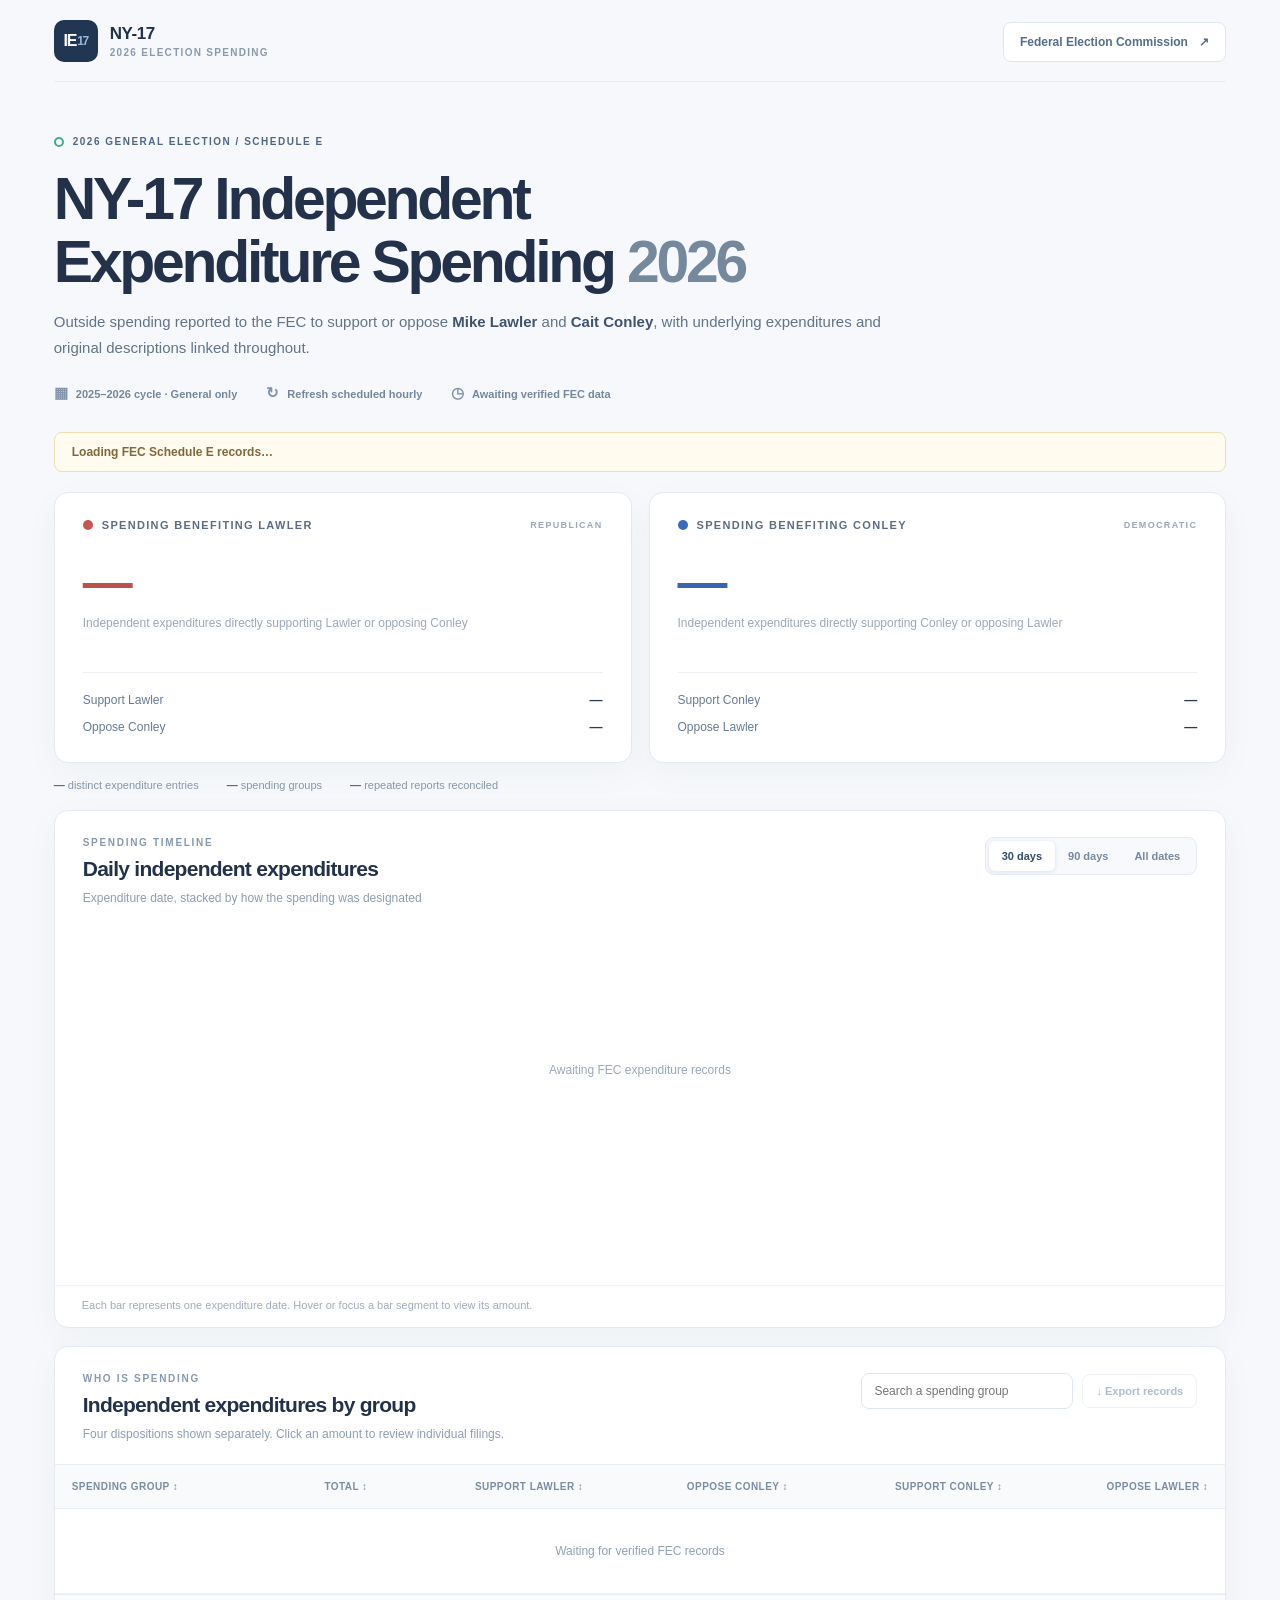
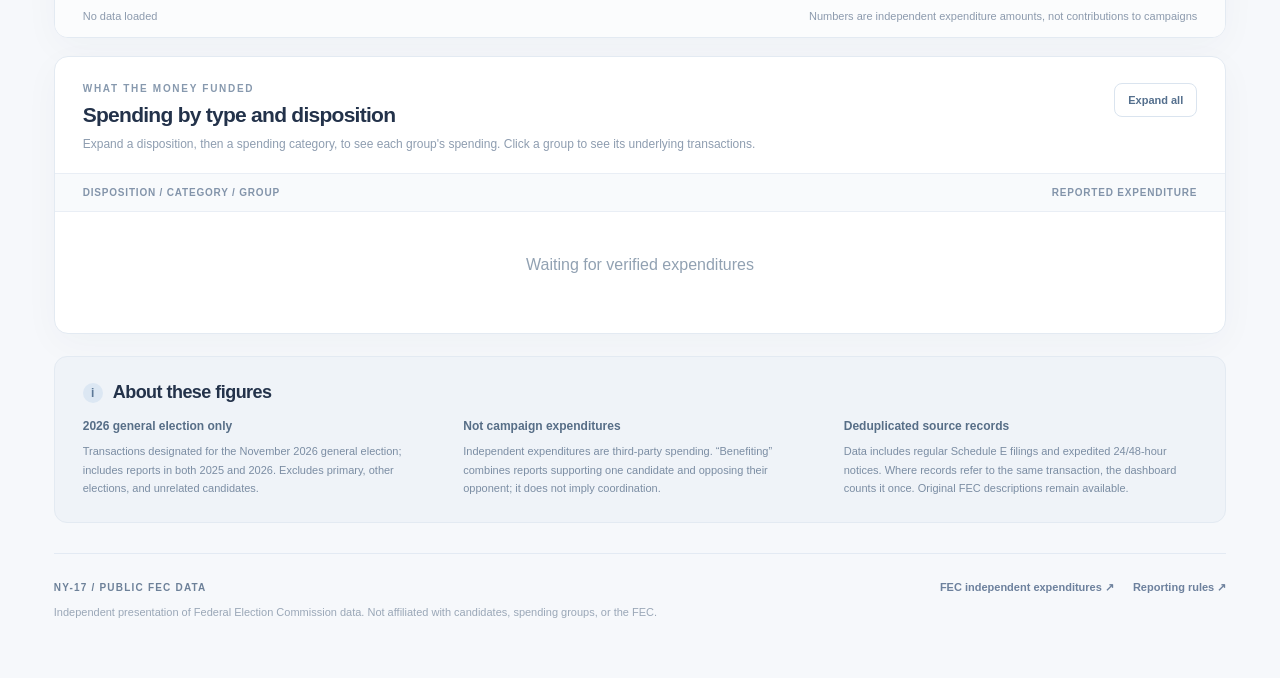
==== index.html @ dfc74398 "Build NY-17 IE dashboard layout, cards, daily chart, group table and hierarchical pivot" ====
<!doctype html>
<html lang="en">
<head>
  <meta charset="utf-8">
  <meta name="viewport" content="width=device-width, initial-scale=1">
  <meta name="theme-color" content="#f5f7fb">
  <meta name="description" content="NY-17 independent expenditures for the 2026 general election, grouped by candidate, group, day, and type. Each expenditure linked to its FEC source.">
  <title>NY-17 • 2026 Independent Expenditure Reporting</title>
  <link rel="stylesheet" href="./assets/styles.css?v=20261021-iep1">
  <script defer src="./assets/app.js?v=20261021-iep1"></script>
</head>
<body>
  <div class="page">
    <header class="topbar">
      <div class="brand"><span class="brand-symbol">IE<span>17</span></span><div><strong>NY-17</strong><small>2026 Election Spending</small></div></div>
      <nav aria-label="Source and methodology"><a href="https://www.fec.gov/data/independent-expenditures/?data_type=processed&most_recent=true&candidate_office_state=NY&candidate_office_district=17" target="_blank" rel="noopener noreferrer">Federal Election Commission <span aria-hidden="true">↗</span></a></nav>
    </header>

    <main>
      <section class="hero">
        <div class="eyebrow"><span class="eyebrow-circle"></span> 2026 GENERAL ELECTION / SCHEDULE E</div>
        <h1>NY-17 Independent<br>Expenditure Spending <span>2026</span></h1>
        <p>Outside spending reported to the FEC to support or oppose <strong>Mike Lawler</strong> and <strong>Cait Conley</strong>, with underlying expenditures and original descriptions linked throughout.</p>
        <div class="hero-meta">
          <span> <span class="mini-icon">▦</span> 2025–2026 cycle · General only </span>
          <span> <span class="mini-icon">↻</span> Refresh scheduled hourly </span>
          <span id="last-updated"> <span class="mini-icon">◷</span> Awaiting verified FEC data </span>
        </div>
      </section>

      <div id="status" class="status pending" role="status" aria-live="polite">Loading FEC Schedule E records…</div>

      <section class="headline-metrics" aria-label="Independent spending benefiting candidates">
        <article class="metric lawler">
          <div class="metric-title"><span class="dot red"></span><span>SPENDING BENEFITING LAWLER</span><span class="pill">REPUBLICAN</span></div>
          <div class="big-number" id="lawler-total">—</div>
          <div class="metric-desc">Independent expenditures directly supporting Lawler or opposing Conley</div>
          <div class="metric-rows">
            <div><span>Support Lawler</span><strong id="lawler-support">—</strong></div>
            <div><span>Oppose Conley</span><strong id="conley-oppose">—</strong></div>
          </div>
        </article>
        <article class="metric conley">
          <div class="metric-title"><span class="dot blue"></span><span>SPENDING BENEFITING CONLEY</span><span class="pill">DEMOCRATIC</span></div>
          <div class="big-number" id="conley-total">—</div>
          <div class="metric-desc">Independent expenditures directly supporting Conley or opposing Lawler</div>
          <div class="metric-rows">
            <div><span>Support Conley</span><strong id="conley-support">—</strong></div>
            <div><span>Oppose Lawler</span><strong id="lawler-oppose">—</strong></div>
          </div>
        </article>
      </section>

      <section class="headline-foot" aria-label="Source details">
        <span><strong id="total-records">—</strong> distinct expenditure entries</span>
        <span><strong id="total-groups">—</strong> spending groups</span>
        <span><strong id="dedup-note">—</strong> repeated reports reconciled</span>
      </section>

      <section class="panel chart-section" aria-labelledby="daily-heading">
        <div class="panel-header">
          <div><div class="kicker">SPENDING TIMELINE</div><h2 id="daily-heading">Daily independent expenditures</h2><p>Expenditure date, stacked by how the spending was designated</p></div>
          <div class="segmented" aria-label="Chart time range">
            <button type="button" class="active" data-window="30" aria-pressed="true">30 days</button>
            <button type="button" data-window="90" aria-pressed="false">90 days</button>
            <button type="button" data-window="all" aria-pressed="false">All dates</button>
          </div>
        </div>
        <div id="legend" class="legend" aria-label="Spending dispositions"></div>
        <div id="chart-scroller" class="chart-scroller"><div id="chart" class="chart-host" role="img" aria-label="Daily spending stacked bar chart"><div class="chart-pending">Awaiting FEC expenditure records</div></div></div>
        <p class="chart-note" id="chart-note">Each bar represents one expenditure date. Hover or focus a bar segment to view its amount.</p>
      </section>

      <section class="panel group-section" aria-labelledby="groups-heading">
        <div class="panel-header row-wrap">
          <div><div class="kicker">WHO IS SPENDING</div><h2 id="groups-heading">Independent expenditures by group</h2><p>Four dispositions shown separately. Click an amount to review individual filings.</p></div>
          <div class="table-actions"><label for="group-search" class="sr-only">Search spender</label><input id="group-search" placeholder="Search a spending group" type="search"><button type="button" id="csv-download" class="secondary-button" disabled>↓ Export records</button></div>
        </div>
        <div class="table-scroll">
          <table id="groups-table">
            <thead><tr>
              <th scope="col"><button data-sort="name">Spending group <span aria-hidden="true">↕</span></button></th>
              <th scope="col" class="num"><button data-sort="total">Total <span aria-hidden="true">↕</span></button></th>
              <th scope="col" class="num"><button data-sort="support_lawler">Support Lawler <span aria-hidden="true">↕</span></button></th>
              <th scope="col" class="num"><button data-sort="oppose_conley">Oppose Conley <span aria-hidden="true">↕</span></button></th>
              <th scope="col" class="num"><button data-sort="support_conley">Support Conley <span aria-hidden="true">↕</span></button></th>
              <th scope="col" class="num"><button data-sort="oppose_lawler">Oppose Lawler <span aria-hidden="true">↕</span></button></th>
            </tr></thead>
            <tbody id="group-rows"><tr><td colspan="6" class="table-placeholder">Waiting for verified FEC records</td></tr></tbody>
            <tfoot id="group-footer"></tfoot>
          </table>
        </div>
        <div class="table-bottom"><span id="group-count">No data loaded</span><span>Numbers are independent expenditure amounts, not contributions to campaigns</span></div>
      </section>

      <section class="panel pivot-section" aria-labelledby="pivot-heading">
        <div class="panel-header row-wrap">
          <div><div class="kicker">WHAT THE MONEY FUNDED</div><h2 id="pivot-heading">Spending by type and disposition</h2><p>Expand a disposition, then a spending category, to see each group's spending. Click a group to see its underlying transactions.</p></div>
          <div><button id="expand-all" class="secondary-button" type="button">Expand all</button></div>
        </div>
        <div class="pivot-headers"><span>Disposition / category / group</span><span>Reported expenditure</span></div>
        <div id="pivot" class="pivot"><div class="table-placeholder">Waiting for verified expenditures</div></div>
      </section>

      <section class="method">
        <div class="method-heading"><span class="method-icon">i</span><h2>About these figures</h2></div>
        <div class="method-grid">
          <article><h3>2026 general election only</h3><p>Transactions designated for the November 2026 general election; includes reports in both 2025 and 2026. Excludes primary, other elections, and unrelated candidates.</p></article>
          <article><h3>Not campaign expenditures</h3><p>Independent expenditures are third-party spending. “Benefiting” combines reports supporting one candidate and opposing their opponent; it does not imply coordination.</p></article>
          <article><h3>Deduplicated source records</h3><p>Data includes regular Schedule E filings and expedited 24/48-hour notices. Where records refer to the same transaction, the dashboard counts it once. Original FEC descriptions remain available.</p></article>
        </div>
      </section>
      <div class="warnings" id="warnings" hidden></div>
    </main>

    <footer class="footer"><div><strong>NY-17 / PUBLIC FEC DATA</strong><p>Independent presentation of Federal Election Commission data. Not affiliated with candidates, spending groups, or the FEC.</p></div><div><a href="https://www.fec.gov/data/independent-expenditures/" target="_blank" rel="noopener noreferrer">FEC independent expenditures ↗</a><a href="https://www.fec.gov/help-candidates-and-committees/making-independent-expenditures/reporting-independent-expenditures-form-3x/" target="_blank" rel="noopener noreferrer">Reporting rules ↗</a></div></footer>
  </div>
  <dialog id="detail-dialog" class="detail-dialog">
    <header><div class="kicker">SOURCE RECORDS</div><h2 id="detail-title"></h2><p id="detail-summary"></p><button type="button" id="detail-close" aria-label="Close details">×</button></header>
    <div class="detail-scroller"><table><thead><tr><th>Date</th><th>Spending group / payee</th><th>Description / type</th><th>Disposition</th><th class="num">Amount / FEC source</th></tr></thead><tbody id="detail-rows"></tbody></table></div>
    <div class="dialog-foot">Descriptions are from the original FEC itemization. Spend categories are standardized by this dashboard for browsing.</div>
  </dialog>
</body>
</html>
---- assets/styles.css ----
:root {--ink:#23324a;--muted:#7c8ca1;--sub:#566980;--bg:#f6f8fb;--paper:#fff;--border:#e3eaf2;--red:#c85553;--r2:#eba59a;--blue:#396bba;--b2:#8eb4ed;--shadow:0 10px 36px rgba(26,47,77,.035);font-family:Inter,-apple-system,BlinkMacSystemFont,"Segoe UI",Arial,sans-serif}
*{box-sizing:border-box}
html{scroll-behavior:smooth}
body{margin:0;background:var(--bg);color:var(--ink);-webkit-font-smoothing:antialiased}
button,input{font:inherit}
button{cursor:pointer}
a{color:inherit;text-decoration:none}
a:hover{text-decoration:underline}
button:focus-visible,a:focus-visible,input:focus-visible,summary:focus-visible{outline:3px solid #e4b768;outline-offset:3px}
.page{max-width:1470px;margin:0 auto;padding:0 4.2%}
.topbar{height:82px;border-bottom:1px solid #e7edf4;display:flex;justify-content:space-between;align-items:center;gap:16px}
.brand{display:flex;align-items:center;gap:12px}
.brand-symbol{background:#203653;color:white;border-radius:10px;width:44px;height:42px;display:flex;align-items:center;justify-content:center;gap:1px;font-size:16px;font-weight:850;letter-spacing:-.08em}
.brand-symbol span{color:#9cb6d9;font-size:12px}
.brand div{display:flex;flex-direction:column;gap:3px}
.brand strong{font-size:17px;letter-spacing:-.025em}
.brand small{font-size:10px;font-weight:700;color:#8b9aaa;letter-spacing:.13em;text-transform:uppercase}
.topbar nav a{border-radius:8px;background:white;border:1px solid #dfe7ef;padding:12px 16px;font-size:12px;font-weight:720;color:#556e89}
.topbar nav a span{padding-left:8px}
.hero{padding:54px 0 30px}
.eyebrow{display:flex;align-items:center;gap:9px;color:#506783;letter-spacing:.15em;font-weight:850;font-size:10px}
.eyebrow-circle{display:inline-block;border:2px solid #45ad8a;border-radius:50%;width:10px;height:10px}
h1{font-size:clamp(38px,4.6vw,63px);line-height:1.07;letter-spacing:-.055em;font-weight:860;margin:20px 0 16px;max-width:1010px}
h1 span{color:#76889b}
.hero p{margin:0;max-width:850px;color:#63738a;font-size:15px;line-height:1.75}
.hero p strong{color:#40536d}
.hero-meta{display:flex;gap:29px;flex-wrap:wrap;margin-top:23px;font-size:11px;font-weight:700;color:#75869d}
.mini-icon{font-size:15px;color:#8395ac;margin-right:5px}
.status{margin-bottom:20px;border-radius:8px;padding:12px 17px;font-size:12px;font-weight:700}
.status.pending{color:#82673c;border:1px solid #f0deb3;background:#fffbef}
.status.good{color:#4c745f;border:1px solid #d4e9d9;background:#f3fbf5}
.status.error{color:#a13d38;border:1px solid #ecc7c3;background:#fff6f5}
.headline-metrics{display:grid;grid-template-columns:repeat(2,minmax(0,1fr));gap:17px}
.metric{border:1px solid var(--border);border-radius:14px;box-shadow:var(--shadow);background:white;padding:26px 28px 22px;min-width:0}
.metric-title{display:flex;align-items:center;gap:9px;font-size:11px;color:#5c6d82;letter-spacing:.12em;font-weight:850}
.dot{width:10px;height:10px;display:inline-block;border-radius:50%;flex:none}
.red{background:var(--red)}
.blue{background:var(--blue)}
.pill{margin-left:auto;color:#9ca8b8;font-size:9px}
.big-number{font-size:clamp(34px,3.9vw,51px);font-weight:850;letter-spacing:-.06em;line-height:1.26;margin-top:20px;font-variant-numeric:tabular-nums}
.lawler .big-number{color:#bc514c}
.conley .big-number{color:#3766ae}
.metric-desc{color:#9da8b7;font-size:12px;line-height:1.6;min-height:36px}
.metric-rows{border-top:1px solid #edf1f5;padding-top:13px;margin-top:22px}
.metric-rows>div{display:flex;justify-content:space-between;align-items:center;gap:12px;color:#677b92;font-size:12px;padding:6px 0}
.metric-rows strong{color:#2c3b50;font-size:13px;font-variant-numeric:tabular-nums}
.headline-foot{margin:16px 0 19px;display:flex;gap:28px;flex-wrap:wrap;font-size:11px;color:#8896a7}
.headline-foot strong{color:#526782;font-variant-numeric:tabular-nums}
.panel{background:white;border:1px solid var(--border);border-radius:14px;box-shadow:var(--shadow);margin-top:18px;overflow:hidden}
.panel-header{padding:26px 28px 20px;display:flex;justify-content:space-between;align-items:start;gap:18px}
.panel-header h2{margin:0;font-size:21px;letter-spacing:-.035em}
.panel-header p{margin:8px 0 0;font-size:12px;color:#8e9db0;line-height:1.55}
.kicker{font-size:10px;color:#8799ae;letter-spacing:.17em;font-weight:860;margin-bottom:9px}
.row-wrap{flex-wrap:wrap}
.segmented{border:1px solid #e3eaf2;padding:3px;border-radius:9px;display:flex;flex:none;background:#f7f9fc}
.segmented button{border:0;border-radius:6px;background:transparent;padding:9px 13px;color:#78899f;font-size:11px;font-weight:750;white-space:nowrap}
.segmented button.active{background:#fff;color:#324b67;box-shadow:0 1px 4px #dae2ec}
.legend{display:flex;flex-wrap:wrap;gap:20px;margin:1px 28px 16px;font-size:11px;font-weight:700;color:#6f8096}
.legend-item{display:inline-flex;align-items:center;gap:8px}
.legend-dot{width:10px;height:10px;border-radius:2px;display:inline-block}
.chart-scroller{width:100%;overflow-x:auto;padding:0 21px 8px}
.chart-host{height:332px;min-width:100%;position:relative}
.chart-host svg{display:block;height:100%}
.axis-text{fill:#9aa9ba;font-size:11px;font-weight:650}
.grid-line{stroke:#e9edf3;stroke-width:1}
.chart-pending{display:grid;place-items:center;width:100%;height:250px;color:#99a8b8;font-size:12px}
.chart-segment{cursor:help}
.chart-segment:hover{opacity:.8}
.chart-note{border-top:1px solid #f0f3f7;padding:13px 27px 16px;margin:0;color:#a0abba;font-size:11px}
.table-actions{display:flex;gap:9px;align-items:center;flex-wrap:wrap}
.table-actions input{border-radius:8px;border:1px solid #dee7f0;background:white;padding:10px 12px;color:#425a74;font-size:12px;min-width:212px}
.secondary-button{border-radius:8px;border:1px solid #dae4ef;background:#fff;color:#546f8d;padding:10px 13px;font-size:11px;font-weight:780;white-space:nowrap}
.secondary-button:disabled{opacity:.45;cursor:default}
.table-scroll{width:100%;overflow-x:auto}
table{width:100%;border-collapse:collapse;font-size:12px;font-variant-numeric:tabular-nums}
#groups-table{min-width:990px}
thead{background:#f8fafc}
th{border-block:1px solid #e9eef5;padding:16px 17px;text-align:left;color:#7b8da3;font-size:10px;font-weight:830;text-transform:uppercase;letter-spacing:.045em;white-space:nowrap}
th button{background:none;border:0;color:inherit;font:inherit;cursor:pointer;text-transform:inherit;letter-spacing:inherit;padding:0}
th button:hover{text-decoration:underline}
td{padding:13px 17px;color:#53667f;border-bottom:1px solid #edf1f6}
tbody tr:hover{background:#fbfcfe}
td.num,th.num{text-align:right;white-space:nowrap}
td.group-name{font-weight:750;color:#344c6a;max-width:285px;overflow-wrap:anywhere}
td .amount-link{background:transparent;border:0;color:#546a88;font-size:12px;font-variant-numeric:tabular-nums;cursor:pointer;padding:0;white-space:nowrap}
td .amount-link:hover{text-decoration:underline;color:#255c9c}
td .amount-link.red-link{color:#b95653}
td .amount-link.blue-link{color:#426caa}
.group-footer{background:#f3f6fa}
.group-footer td{font-weight:860;color:#30465e;border-top:1px solid #dce4ee}
.table-placeholder{text-align:center;color:#91a1b2;padding:35px 15px}
.table-bottom{border-top:1px solid #e9eef5;background:#fbfcfd;padding:15px 28px;display:flex;justify-content:space-between;gap:15px;flex-wrap:wrap;color:#8c9aad;font-size:11px}
.pivot-headers{display:flex;justify-content:space-between;background:#f8fafc;border-block:1px solid #e9eef5;padding:13px 28px;color:#8394aa;text-transform:uppercase;font-size:10px;font-weight:840;letter-spacing:.08em}
.pivot{padding:9px 28px 24px}
.pivot-disposition{border-bottom:1px solid #e8edf5}
.pivot-disposition:last-child{border:0}
.pivot-disposition>summary{padding:19px 0;display:flex;justify-content:space-between;align-items:center;gap:10px;cursor:pointer;list-style:none;font-weight:800}
.pivot-disposition>summary::-webkit-details-marker,.pivot-category>summary::-webkit-details-marker{display:none}
.pivot-disposition>summary::before,.pivot-category>summary::before{content:"›";display:inline-block;font-size:18px;line-height:1;margin-right:8px;color:#9aacc2;transition:transform .15s}
.pivot-disposition[open]>summary::before,.pivot-category[open]>summary::before{transform:rotate(90deg)}
.pivot-disposition>summary .summary-label,.pivot-category>summary .summary-label{flex:1}
.pivot-disposition>summary .summary-total{font-variant-numeric:tabular-nums}
.pivot-disposition[data-disposition="support_lawler"]>.pivot-disposition-title,.pivot-disposition[data-disposition="oppose_conley"]>.pivot-disposition-title{color:#b95854}
.pivot-disposition[data-disposition="support_conley"]>.pivot-disposition-title,.pivot-disposition[data-disposition="oppose_lawler"]>.pivot-disposition-title{color:#416faf}
.pivot-contents{padding:0 0 13px 24px}
.pivot-category>summary{padding:12px 0;display:flex;justify-content:space-between;align-items:center;gap:10px;font-size:12px;font-weight:760;list-style:none;color:#516580}
.pivot-category .pivot-group{border-top:1px solid #f0f3f7;margin-left:28px;padding:10px 0;display:flex;align-items:center;justify-content:space-between;gap:12px;font-size:11px;color:#74849a}
.pivot-group button{background:transparent;border:0;color:#4f6e95;font:inherit;text-align:left;padding:0}
.pivot-group button:hover{text-decoration:underline}
.pivot-money{font-variant-numeric:tabular-nums;white-space:nowrap;font-weight:760;color:#354a66}
.method{background:#eff3f8;border:1px solid #e3eaf2;border-radius:13px;margin:22px 0 30px;padding:25px 28px}
.method-heading{display:flex;align-items:center;gap:10px}
.method-heading h2{font-size:18px;letter-spacing:-.03em;margin:0}
.method-icon{border-radius:50%;width:20px;height:20px;background:#dce7f3;color:#5c7796;font-size:12px;font-weight:900;display:grid;place-items:center}
.method-grid{display:grid;grid-template-columns:repeat(3,minmax(0,1fr));gap:27px;margin-top:16px}
.method-grid h3{font-size:12px;color:#576e87;margin:0 0 9px}
.method-grid p{font-size:11px;color:#7b8da3;line-height:1.67;margin:0}
.warnings{border:1px solid #ecdcb9;background:#fffaf0;padding:14px;margin:20px 0 28px;color:#82683f;font-size:12px;border-radius:9px}
.footer{border-top:1px solid #e3eaf3;display:flex;justify-content:space-between;gap:20px;padding:27px 0 45px;font-size:11px}
.footer strong{font-size:10px;letter-spacing:.12em;color:#6d8199}
.footer p{max-width:620px;line-height:1.6;color:#9aa7b7}
.footer>div:last-child{display:flex;gap:19px;align-items:start;flex-wrap:wrap;color:#6d819d;font-weight:700}
.detail-dialog{width:min(1100px,calc(100% - 24px));max-height:87vh;padding:0;border:1px solid #dae3ed;border-radius:15px;color:var(--ink);box-shadow:0 24px 90px rgba(11,26,47,.25)}
.detail-dialog::backdrop{background:rgba(16,35,56,.5)}
.detail-dialog>header{padding:25px 28px 19px;border-bottom:1px solid #e3eaf2;position:relative}
.detail-dialog h2{margin:0;font-size:21px;letter-spacing:-.03em;max-width:calc(100% - 45px)}
.detail-dialog header p{font-size:12px;color:#8798aa;margin:9px 0 0}
#detail-close{position:absolute;right:22px;top:20px;width:35px;height:35px;border-radius:50%;border:0;background:#f0f4f8;font-size:24px;color:#63778f}
.detail-scroller{max-height:60vh;overflow:auto}
.detail-scroller table{min-width:850px}
.detail-scroller td{vertical-align:top;white-space:normal;line-height:1.5}
.detail-scroller .date-column{white-space:nowrap}
.detail-scroller td strong{display:block;color:#334c68}
.detail-scroller td small{display:block;font-size:11px;color:#98a6b8;margin-top:3px}
.detail-scroller td a{display:block;color:#4779af;font-size:10px;font-weight:720;margin-top:8px}
.dialog-foot{padding:14px 28px;background:#f8fafc;color:#879aad;font-size:11px;border-top:1px solid #e9eef5}
.sr-only{position:absolute;width:1px;height:1px;overflow:hidden;clip:rect(0,0,0,0);white-space:nowrap}
@media(max-width:1050px){.method-grid{grid-template-columns:1fr}.metric{padding:22px}.panel-header{flex-wrap:wrap}.hero h1{font-size:clamp(36px,5.5vw,56px)}}
@media(max-width:670px){.page{padding:0 16px}.topbar{height:70px}.topbar nav a{padding:9px;font-size:10px}.brand small{font-size:9px}.hero{padding:38px 0 24px}.hero p{font-size:13px}.hero-meta{gap:10px;flex-direction:column}.headline-metrics{grid-template-columns:1fr;gap:12px}.big-number{font-size:37px}.headline-foot{gap:12px}.panel-header{padding:21px 17px 16px}.panel-header h2{font-size:18px}.panel-header p{font-size:11px}.legend{margin:0 17px 16px;gap:10px}.chart-scroller{padding:0 10px 7px}.chart-note{padding:12px 16px}.table-actions{width:100%}.table-actions input{flex:1;min-width:130px}.table-bottom{padding:12px 16px}.pivot-headers{padding:13px 16px}.pivot{padding:9px 17px 21px}.pivot-contents{padding-left:9px}.method{padding:22px 18px}.footer{flex-direction:column}}
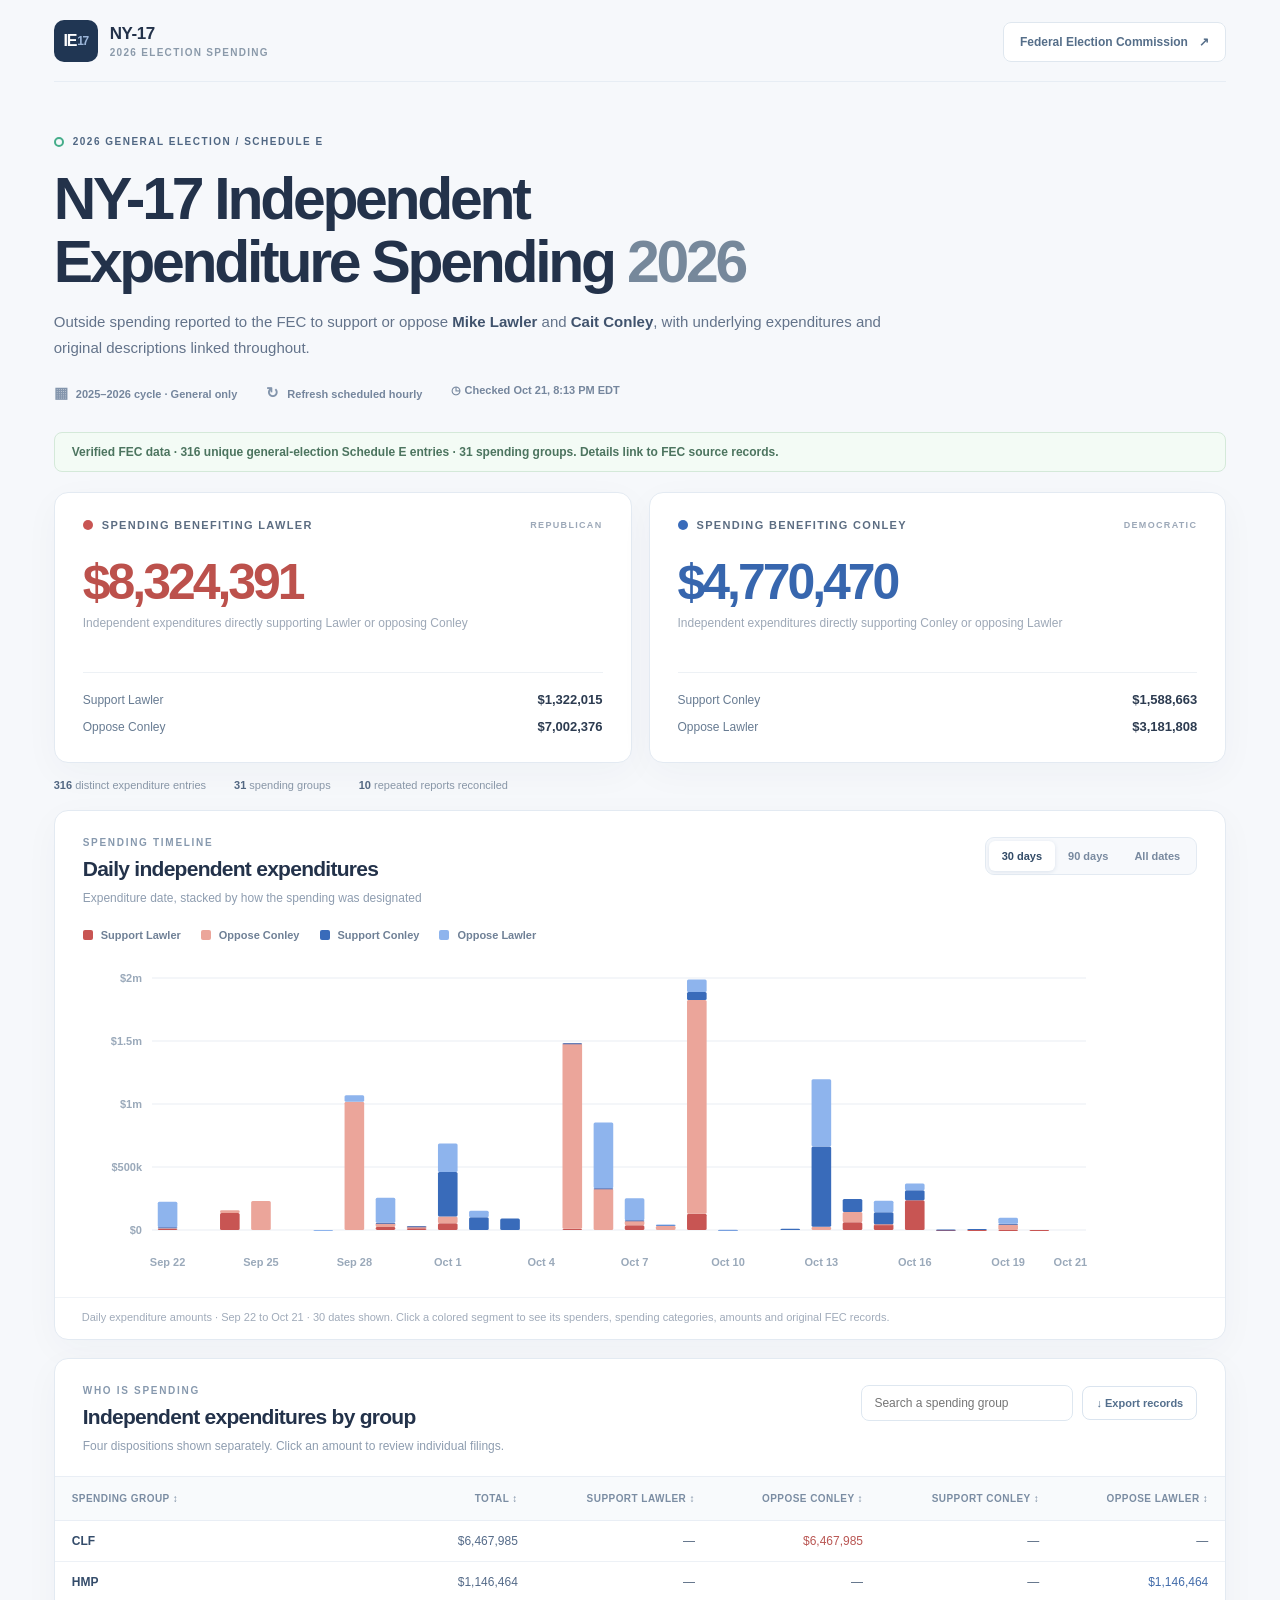
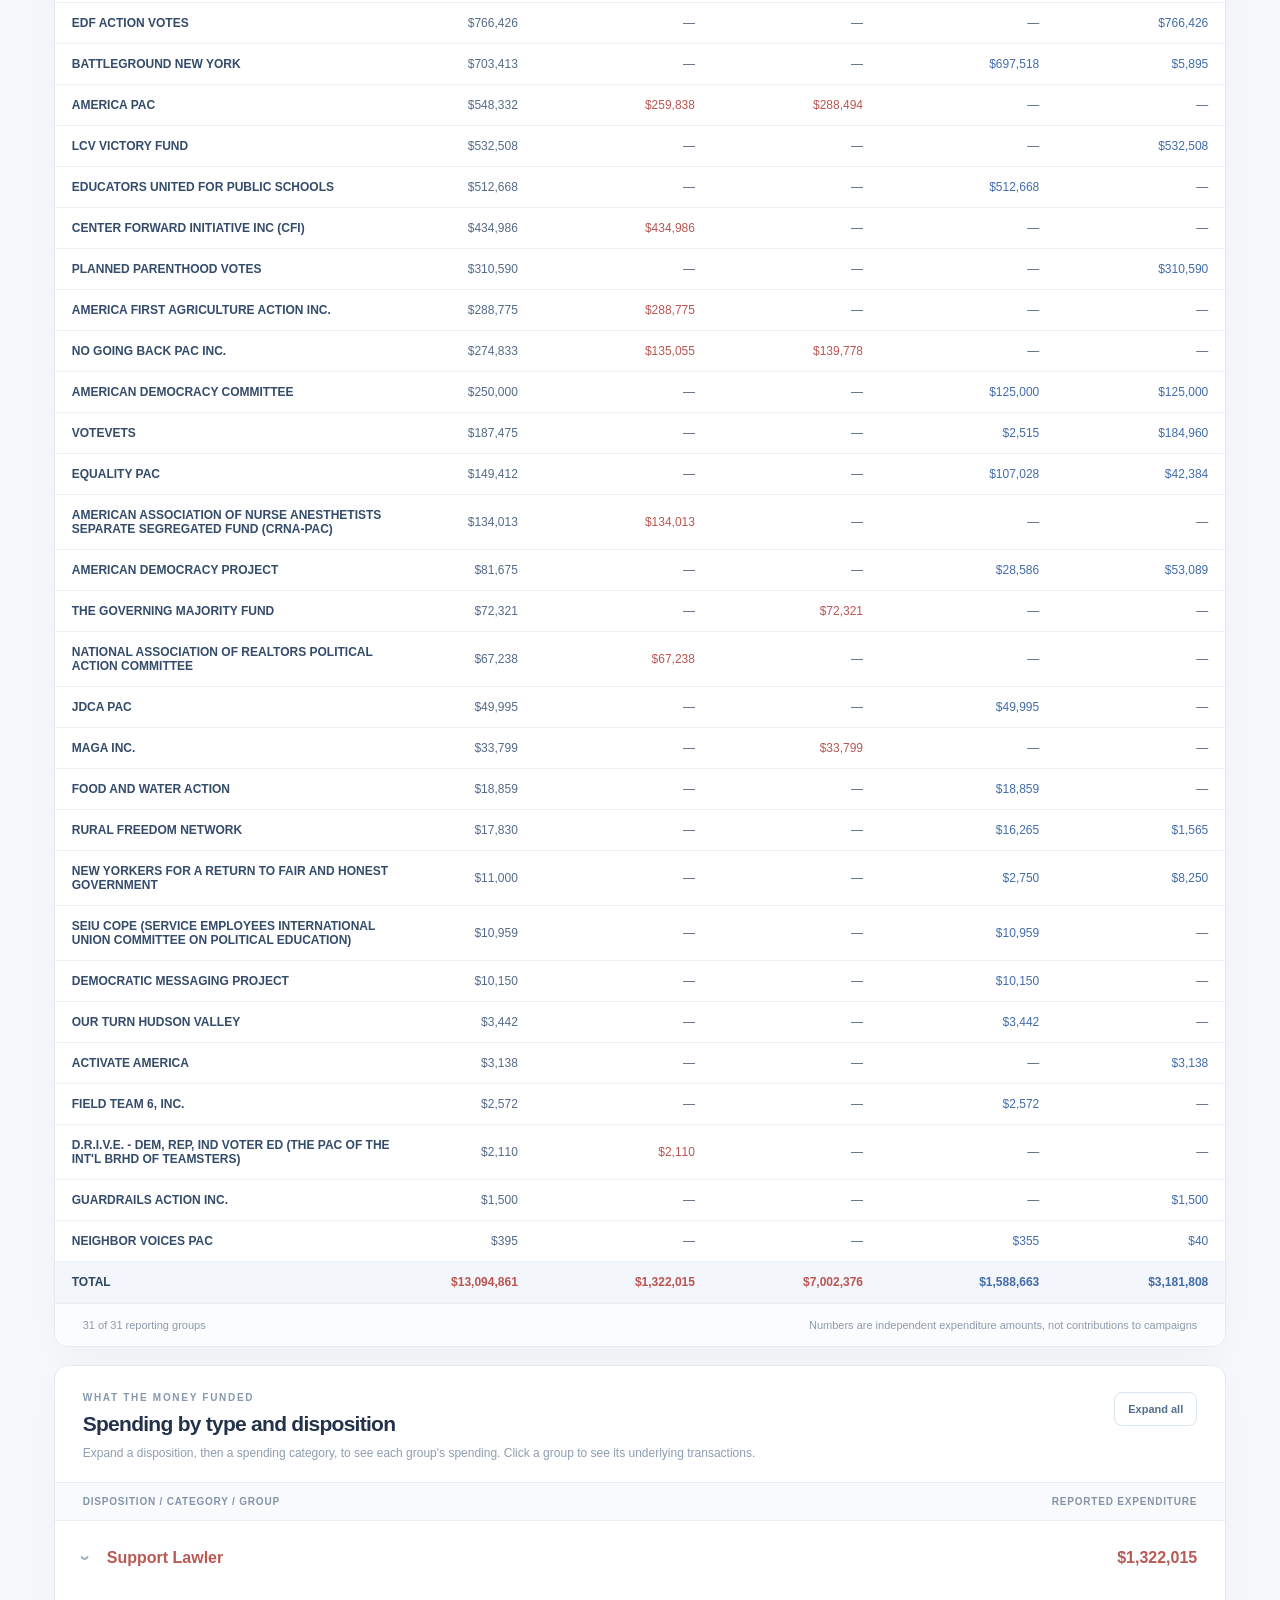
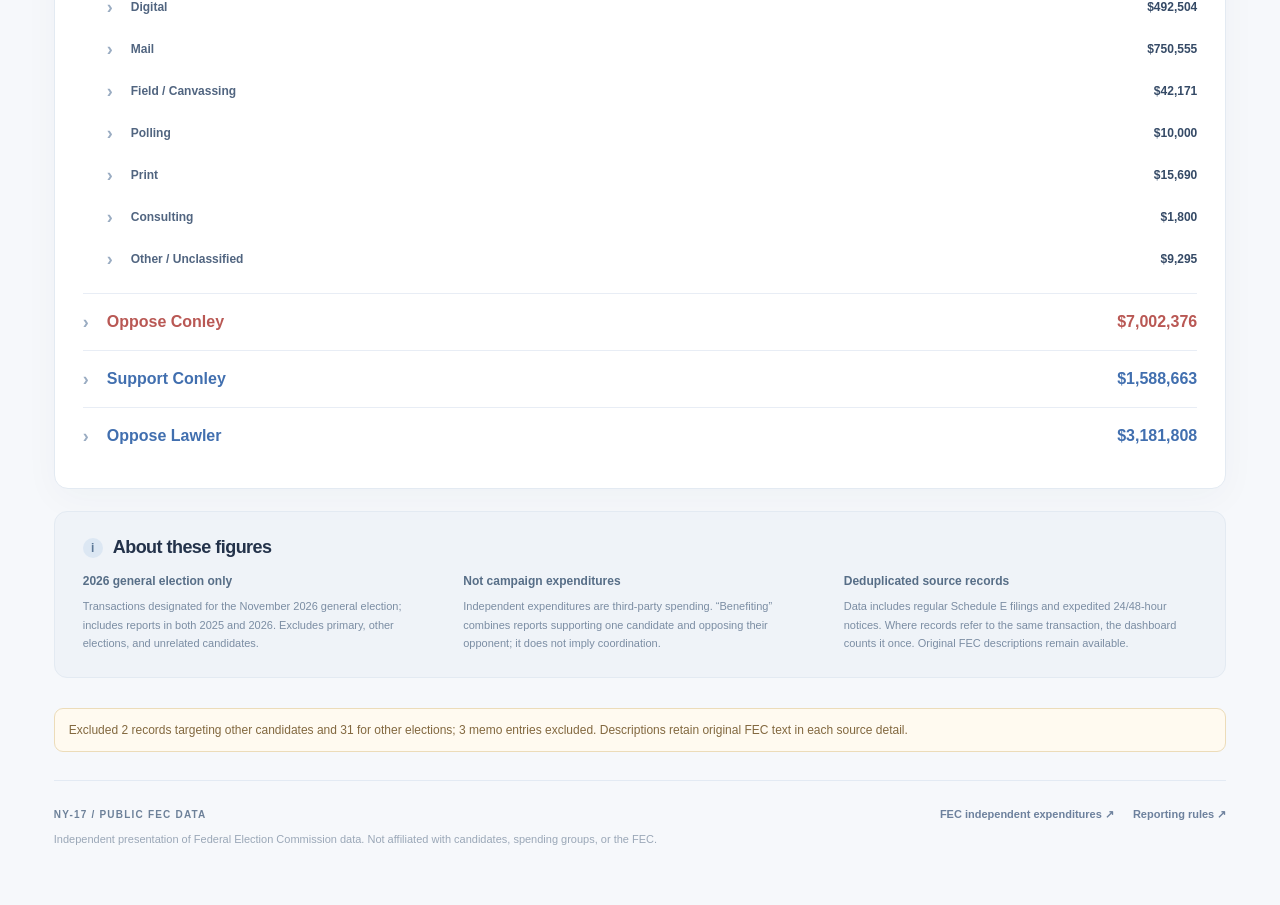
==== commit 20fe9167: "Add clickable daily IE bar segments with spender, spending-category and amount breakdown" ====
--- a/index.html
+++ b/index.html
@@ -6,8 +6,8 @@
   <meta name="theme-color" content="#f5f7fb">
   <meta name="description" content="NY-17 independent expenditures for the 2026 general election, grouped by candidate, group, day, and type. Each expenditure linked to its FEC source.">
   <title>NY-17 • 2026 Independent Expenditure Reporting</title>
-  <link rel="stylesheet" href="./assets/styles.css?v=20261021-iep1">
-  <script defer src="./assets/app.js?v=20261021-iep1"></script>
+  <link rel="stylesheet" href="./assets/styles.css?v=20261021-clickable-bars-v1">
+  <script defer src="./assets/app.js?v=20261021-clickable-bars-v1"></script>
 </head>
 <body>
   <div class="page">
@@ -67,8 +67,8 @@
           </div>
         </div>
         <div id="legend" class="legend" aria-label="Spending dispositions"></div>
-        <div id="chart-scroller" class="chart-scroller"><div id="chart" class="chart-host" role="img" aria-label="Daily spending stacked bar chart"><div class="chart-pending">Awaiting FEC expenditure records</div></div></div>
-        <p class="chart-note" id="chart-note">Each bar represents one expenditure date. Hover or focus a bar segment to view its amount.</p>
+        <div id="chart-scroller" class="chart-scroller"><div id="chart" class="chart-host" role="group" aria-label="Interactive daily spending chart, select a colored segment for details"><div class="chart-pending">Awaiting FEC expenditure records</div></div></div>
+        <p class="chart-note" id="chart-note">Click a colored segment to see its spenders, spending categories, amounts and original FEC records.</p>
       </section>
 
       <section class="panel group-section" aria-labelledby="groups-heading">
@@ -117,7 +117,20 @@
   </div>
   <dialog id="detail-dialog" class="detail-dialog">
     <header><div class="kicker">SOURCE RECORDS</div><h2 id="detail-title"></h2><p id="detail-summary"></p><button type="button" id="detail-close" aria-label="Close details">×</button></header>
-    <div class="detail-scroller"><table><thead><tr><th>Date</th><th>Spending group / payee</th><th>Description / type</th><th>Disposition</th><th class="num">Amount / FEC source</th></tr></thead><tbody id="detail-rows"></tbody></table></div>
+    <div class="detail-scroller" id="detail-scroller">
+      <section class="daily-breakdown" id="daily-breakdown" hidden aria-label="Daily spending summarized by spender and category">
+        <div class="daily-breakdown-header"><h3>Spending breakdown</h3><p id="daily-breakdown-note"></p></div>
+        <table class="daily-breakdown-table">
+          <thead><tr><th scope="col">Spender</th><th scope="col">Category of spend</th><th scope="col" class="num">Amount</th></tr></thead>
+          <tbody id="daily-breakdown-rows"></tbody>
+        </table>
+      </section>
+      <h3 class="detail-source-heading" id="detail-source-heading" hidden>Individual expenditures and original FEC records</h3>
+      <table class="source-table">
+        <thead><tr><th scope="col">Date</th><th scope="col">Spender</th><th scope="col">Category of spend</th><th scope="col">Original description / payee</th><th scope="col">Disposition</th><th scope="col" class="num">Amount / FEC source</th></tr></thead>
+        <tbody id="detail-rows"></tbody>
+      </table>
+    </div>
     <div class="dialog-foot">Descriptions are from the original FEC itemization. Spend categories are standardized by this dashboard for browsing.</div>
   </dialog>
 </body>
--- a/assets/styles.css
+++ b/assets/styles.css
@@ -64,8 +64,9 @@
 .axis-text{fill:#9aa9ba;font-size:11px;font-weight:650}
 .grid-line{stroke:#e9edf3;stroke-width:1}
 .chart-pending{display:grid;place-items:center;width:100%;height:250px;color:#99a8b8;font-size:12px}
-.chart-segment{cursor:help}
-.chart-segment:hover{opacity:.8}
+.chart-segment{cursor:pointer;transition:opacity .15s}
+.chart-segment:hover{opacity:.78}
+.chart-segment:focus-visible{stroke:#23324a;stroke-width:2;outline:1px solid #23324a}
 .chart-note{border-top:1px solid #f0f3f7;padding:13px 27px 16px;margin:0;color:#a0abba;font-size:11px}
 .table-actions{display:flex;gap:9px;align-items:center;flex-wrap:wrap}
 .table-actions input{border-radius:8px;border:1px solid #dee7f0;background:white;padding:10px 12px;color:#425a74;font-size:12px;min-width:212px}
@@ -127,7 +128,20 @@
 .detail-dialog header p{font-size:12px;color:#8798aa;margin:9px 0 0}
 #detail-close{position:absolute;right:22px;top:20px;width:35px;height:35px;border-radius:50%;border:0;background:#f0f4f8;font-size:24px;color:#63778f}
 .detail-scroller{max-height:60vh;overflow:auto}
-.detail-scroller table{min-width:850px}
+.detail-scroller .source-table{min-width:1010px}
+.detail-scroller .daily-breakdown-table{min-width:600px}
+.daily-breakdown{padding:18px 24px 22px;border-bottom:1px solid #e5ebf3;background:#fcfdff}
+.daily-breakdown-header{display:flex;justify-content:space-between;align-items:baseline;gap:12px;flex-wrap:wrap;margin-bottom:12px}
+.daily-breakdown-header h3,.detail-source-heading{font-size:13px;letter-spacing:-.015em;color:#3b516c;margin:0;font-weight:800}
+.daily-breakdown-header p{font-size:11px;color:#8596aa;margin:0}
+.daily-breakdown-table thead{background:#f4f7fb}
+.daily-breakdown-table td{font-size:12px;padding:11px 17px}
+.daily-breakdown-table td.spender-column{font-weight:750;color:#344b67}
+.daily-breakdown-table td.category-column{color:#536b87}
+.daily-breakdown-table td.num{font-weight:800;color:#2f4967}
+.detail-source-heading{padding:16px 28px 12px;background:#fff}
+.source-table td.spender-column{font-weight:720;color:#344b67}
+.source-table td.category-column{font-weight:700;color:#607791}
 .detail-scroller td{vertical-align:top;white-space:normal;line-height:1.5}
 .detail-scroller .date-column{white-space:nowrap}
 .detail-scroller td strong{display:block;color:#334c68}
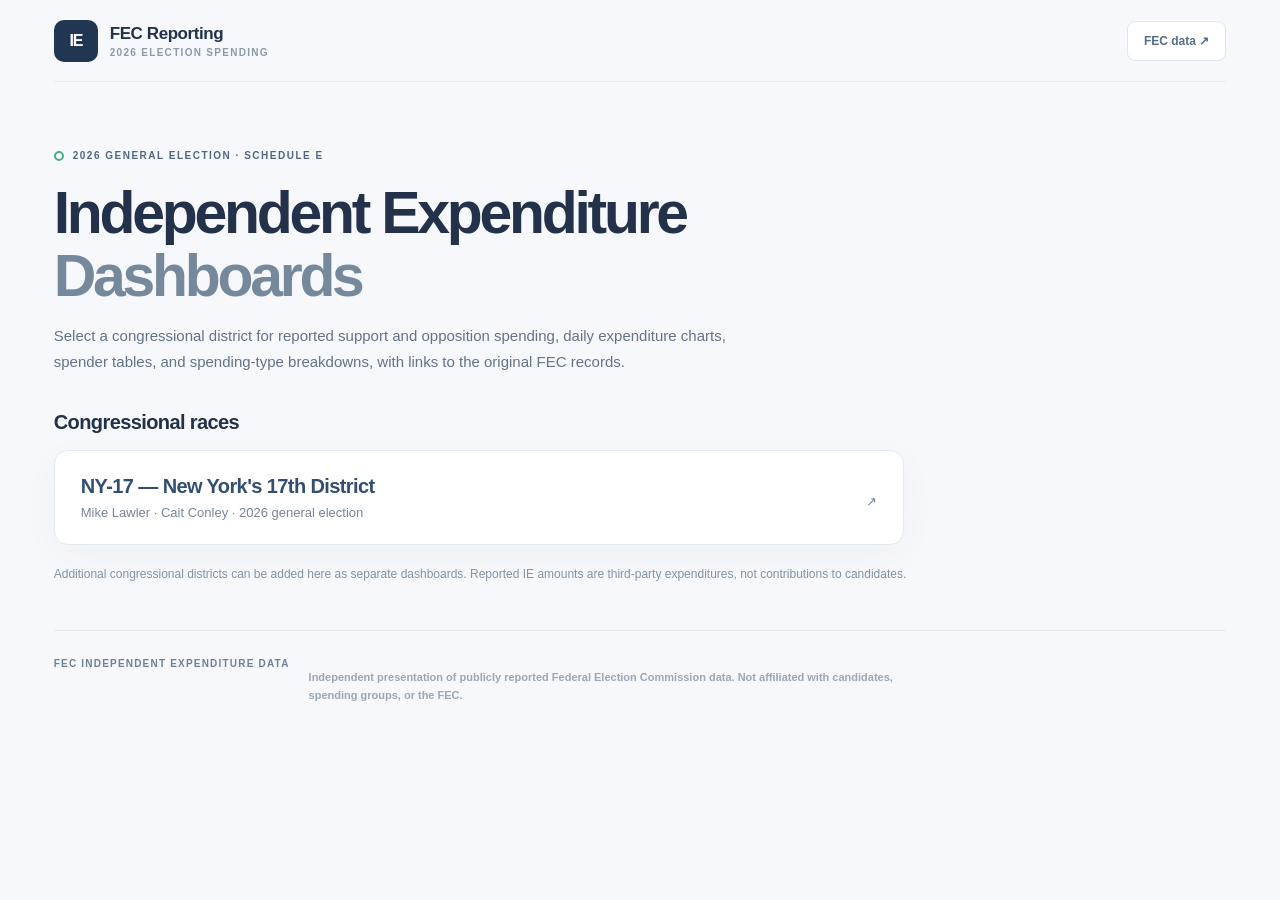
==== commit c064fe7a: "Move NY-17 IE dashboard into race folder and reorder spending breakdown sections" ====
--- a/index.html
+++ b/index.html
@@ -4,134 +4,31 @@
   <meta charset="utf-8">
   <meta name="viewport" content="width=device-width, initial-scale=1">
   <meta name="theme-color" content="#f5f7fb">
-  <meta name="description" content="NY-17 independent expenditures for the 2026 general election, grouped by candidate, group, day, and type. Each expenditure linked to its FEC source.">
-  <title>NY-17 • 2026 Independent Expenditure Reporting</title>
-  <link rel="stylesheet" href="./assets/styles.css?v=20261021-clickable-bars-v1">
-  <script defer src="./assets/app.js?v=20261021-clickable-bars-v1"></script>
+  <meta name="description" content="2026 general-election independent expenditure dashboards by congressional district, sourced from Federal Election Commission filings.">
+  <title>2026 Independent Expenditure Dashboards</title>
+  <link rel="stylesheet" href="./assets/styles.css?v=20261021-ny17-directory">
 </head>
 <body>
-  <div class="page">
-    <header class="topbar">
-      <div class="brand"><span class="brand-symbol">IE<span>17</span></span><div><strong>NY-17</strong><small>2026 Election Spending</small></div></div>
-      <nav aria-label="Source and methodology"><a href="https://www.fec.gov/data/independent-expenditures/?data_type=processed&most_recent=true&candidate_office_state=NY&candidate_office_district=17" target="_blank" rel="noopener noreferrer">Federal Election Commission <span aria-hidden="true">↗</span></a></nav>
-    </header>
-
-    <main>
-      <section class="hero">
-        <div class="eyebrow"><span class="eyebrow-circle"></span> 2026 GENERAL ELECTION / SCHEDULE E</div>
-        <h1>NY-17 Independent<br>Expenditure Spending <span>2026</span></h1>
-        <p>Outside spending reported to the FEC to support or oppose <strong>Mike Lawler</strong> and <strong>Cait Conley</strong>, with underlying expenditures and original descriptions linked throughout.</p>
-        <div class="hero-meta">
-          <span> <span class="mini-icon">▦</span> 2025–2026 cycle · General only </span>
-          <span> <span class="mini-icon">↻</span> Refresh scheduled hourly </span>
-          <span id="last-updated"> <span class="mini-icon">◷</span> Awaiting verified FEC data </span>
-        </div>
-      </section>
-
-      <div id="status" class="status pending" role="status" aria-live="polite">Loading FEC Schedule E records…</div>
-
-      <section class="headline-metrics" aria-label="Independent spending benefiting candidates">
-        <article class="metric lawler">
-          <div class="metric-title"><span class="dot red"></span><span>SPENDING BENEFITING LAWLER</span><span class="pill">REPUBLICAN</span></div>
-          <div class="big-number" id="lawler-total">—</div>
-          <div class="metric-desc">Independent expenditures directly supporting Lawler or opposing Conley</div>
-          <div class="metric-rows">
-            <div><span>Support Lawler</span><strong id="lawler-support">—</strong></div>
-            <div><span>Oppose Conley</span><strong id="conley-oppose">—</strong></div>
-          </div>
-        </article>
-        <article class="metric conley">
-          <div class="metric-title"><span class="dot blue"></span><span>SPENDING BENEFITING CONLEY</span><span class="pill">DEMOCRATIC</span></div>
-          <div class="big-number" id="conley-total">—</div>
-          <div class="metric-desc">Independent expenditures directly supporting Conley or opposing Lawler</div>
-          <div class="metric-rows">
-            <div><span>Support Conley</span><strong id="conley-support">—</strong></div>
-            <div><span>Oppose Lawler</span><strong id="lawler-oppose">—</strong></div>
-          </div>
-        </article>
-      </section>
-
-      <section class="headline-foot" aria-label="Source details">
-        <span><strong id="total-records">—</strong> distinct expenditure entries</span>
-        <span><strong id="total-groups">—</strong> spending groups</span>
-        <span><strong id="dedup-note">—</strong> repeated reports reconciled</span>
-      </section>
-
-      <section class="panel chart-section" aria-labelledby="daily-heading">
-        <div class="panel-header">
-          <div><div class="kicker">SPENDING TIMELINE</div><h2 id="daily-heading">Daily independent expenditures</h2><p>Expenditure date, stacked by how the spending was designated</p></div>
-          <div class="segmented" aria-label="Chart time range">
-            <button type="button" class="active" data-window="30" aria-pressed="true">30 days</button>
-            <button type="button" data-window="90" aria-pressed="false">90 days</button>
-            <button type="button" data-window="all" aria-pressed="false">All dates</button>
-          </div>
-        </div>
-        <div id="legend" class="legend" aria-label="Spending dispositions"></div>
-        <div id="chart-scroller" class="chart-scroller"><div id="chart" class="chart-host" role="group" aria-label="Interactive daily spending chart, select a colored segment for details"><div class="chart-pending">Awaiting FEC expenditure records</div></div></div>
-        <p class="chart-note" id="chart-note">Click a colored segment to see its spenders, spending categories, amounts and original FEC records.</p>
-      </section>
-
-      <section class="panel group-section" aria-labelledby="groups-heading">
-        <div class="panel-header row-wrap">
-          <div><div class="kicker">WHO IS SPENDING</div><h2 id="groups-heading">Independent expenditures by group</h2><p>Four dispositions shown separately. Click an amount to review individual filings.</p></div>
-          <div class="table-actions"><label for="group-search" class="sr-only">Search spender</label><input id="group-search" placeholder="Search a spending group" type="search"><button type="button" id="csv-download" class="secondary-button" disabled>↓ Export records</button></div>
-        </div>
-        <div class="table-scroll">
-          <table id="groups-table">
-            <thead><tr>
-              <th scope="col"><button data-sort="name">Spending group <span aria-hidden="true">↕</span></button></th>
-              <th scope="col" class="num"><button data-sort="total">Total <span aria-hidden="true">↕</span></button></th>
-              <th scope="col" class="num"><button data-sort="support_lawler">Support Lawler <span aria-hidden="true">↕</span></button></th>
-              <th scope="col" class="num"><button data-sort="oppose_conley">Oppose Conley <span aria-hidden="true">↕</span></button></th>
-              <th scope="col" class="num"><button data-sort="support_conley">Support Conley <span aria-hidden="true">↕</span></button></th>
-              <th scope="col" class="num"><button data-sort="oppose_lawler">Oppose Lawler <span aria-hidden="true">↕</span></button></th>
-            </tr></thead>
-            <tbody id="group-rows"><tr><td colspan="6" class="table-placeholder">Waiting for verified FEC records</td></tr></tbody>
-            <tfoot id="group-footer"></tfoot>
-          </table>
-        </div>
-        <div class="table-bottom"><span id="group-count">No data loaded</span><span>Numbers are independent expenditure amounts, not contributions to campaigns</span></div>
-      </section>
-
-      <section class="panel pivot-section" aria-labelledby="pivot-heading">
-        <div class="panel-header row-wrap">
-          <div><div class="kicker">WHAT THE MONEY FUNDED</div><h2 id="pivot-heading">Spending by type and disposition</h2><p>Expand a disposition, then a spending category, to see each group's spending. Click a group to see its underlying transactions.</p></div>
-          <div><button id="expand-all" class="secondary-button" type="button">Expand all</button></div>
-        </div>
-        <div class="pivot-headers"><span>Disposition / category / group</span><span>Reported expenditure</span></div>
-        <div id="pivot" class="pivot"><div class="table-placeholder">Waiting for verified expenditures</div></div>
-      </section>
-
-      <section class="method">
-        <div class="method-heading"><span class="method-icon">i</span><h2>About these figures</h2></div>
-        <div class="method-grid">
-          <article><h3>2026 general election only</h3><p>Transactions designated for the November 2026 general election; includes reports in both 2025 and 2026. Excludes primary, other elections, and unrelated candidates.</p></article>
-          <article><h3>Not campaign expenditures</h3><p>Independent expenditures are third-party spending. “Benefiting” combines reports supporting one candidate and opposing their opponent; it does not imply coordination.</p></article>
-          <article><h3>Deduplicated source records</h3><p>Data includes regular Schedule E filings and expedited 24/48-hour notices. Where records refer to the same transaction, the dashboard counts it once. Original FEC descriptions remain available.</p></article>
-        </div>
-      </section>
-      <div class="warnings" id="warnings" hidden></div>
-    </main>
-
-    <footer class="footer"><div><strong>NY-17 / PUBLIC FEC DATA</strong><p>Independent presentation of Federal Election Commission data. Not affiliated with candidates, spending groups, or the FEC.</p></div><div><a href="https://www.fec.gov/data/independent-expenditures/" target="_blank" rel="noopener noreferrer">FEC independent expenditures ↗</a><a href="https://www.fec.gov/help-candidates-and-committees/making-independent-expenditures/reporting-independent-expenditures-form-3x/" target="_blank" rel="noopener noreferrer">Reporting rules ↗</a></div></footer>
-  </div>
-  <dialog id="detail-dialog" class="detail-dialog">
-    <header><div class="kicker">SOURCE RECORDS</div><h2 id="detail-title"></h2><p id="detail-summary"></p><button type="button" id="detail-close" aria-label="Close details">×</button></header>
-    <div class="detail-scroller" id="detail-scroller">
-      <section class="daily-breakdown" id="daily-breakdown" hidden aria-label="Daily spending summarized by spender and category">
-        <div class="daily-breakdown-header"><h3>Spending breakdown</h3><p id="daily-breakdown-note"></p></div>
-        <table class="daily-breakdown-table">
-          <thead><tr><th scope="col">Spender</th><th scope="col">Category of spend</th><th scope="col" class="num">Amount</th></tr></thead>
-          <tbody id="daily-breakdown-rows"></tbody>
-        </table>
-      </section>
-      <h3 class="detail-source-heading" id="detail-source-heading" hidden>Individual expenditures and original FEC records</h3>
-      <table class="source-table">
-        <thead><tr><th scope="col">Date</th><th scope="col">Spender</th><th scope="col">Category of spend</th><th scope="col">Original description / payee</th><th scope="col">Disposition</th><th scope="col" class="num">Amount / FEC source</th></tr></thead>
-        <tbody id="detail-rows"></tbody>
-      </table>
-    </div>
-    <div class="dialog-foot">Descriptions are from the original FEC itemization. Spend categories are standardized by this dashboard for browsing.</div>
-  </dialog>
+<div class="page">
+  <header class="topbar">
+    <div class="brand"><span class="brand-symbol">IE</span><div><strong>FEC Reporting</strong><small>2026 Election Spending</small></div></div>
+    <nav aria-label="FEC information"><a href="https://www.fec.gov/data/independent-expenditures/" target="_blank" rel="noopener noreferrer">FEC data ↗</a></nav>
+  </header>
+  <main>
+    <section class="hero directory-hero">
+      <div class="eyebrow"><span class="eyebrow-circle"></span> 2026 GENERAL ELECTION · SCHEDULE E</div>
+      <h1>Independent Expenditure<br><span>Dashboards</span></h1>
+      <p>Select a congressional district for reported support and opposition spending, daily expenditure charts, spender tables, and spending-type breakdowns, with links to the original FEC records.</p>
+    </section>
+    <section aria-label="Congressional district dashboards">
+      <h2 class="directory-heading">Congressional races</h2>
+      <a class="directory-card" href="./NY-17/">
+        <div><strong>NY-17 — New York's 17th District</strong><span>Mike Lawler · Cait Conley · 2026 general election</span></div><span class="directory-card-arrow" aria-hidden="true">↗</span>
+      </a>
+      <p class="directory-caption">Additional congressional districts can be added here as separate dashboards. Reported IE amounts are third-party expenditures, not contributions to candidates.</p>
+    </section>
+  </main>
+  <footer class="footer"><div><strong>FEC INDEPENDENT EXPENDITURE DATA</strong><p>Independent presentation of publicly reported Federal Election Commission data. Not affiliated with candidates, spending groups, or the FEC.</p></div></footer>
+</div>
 </body>
 </html>
--- a/assets/styles.css
+++ b/assets/styles.css
@@ -151,3 +151,16 @@
 .sr-only{position:absolute;width:1px;height:1px;overflow:hidden;clip:rect(0,0,0,0);white-space:nowrap}
 @media(max-width:1050px){.method-grid{grid-template-columns:1fr}.metric{padding:22px}.panel-header{flex-wrap:wrap}.hero h1{font-size:clamp(36px,5.5vw,56px)}}
 @media(max-width:670px){.page{padding:0 16px}.topbar{height:70px}.topbar nav a{padding:9px;font-size:10px}.brand small{font-size:9px}.hero{padding:38px 0 24px}.hero p{font-size:13px}.hero-meta{gap:10px;flex-direction:column}.headline-metrics{grid-template-columns:1fr;gap:12px}.big-number{font-size:37px}.headline-foot{gap:12px}.panel-header{padding:21px 17px 16px}.panel-header h2{font-size:18px}.panel-header p{font-size:11px}.legend{margin:0 17px 16px;gap:10px}.chart-scroller{padding:0 10px 7px}.chart-note{padding:12px 16px}.table-actions{width:100%}.table-actions input{flex:1;min-width:130px}.table-bottom{padding:12px 16px}.pivot-headers{padding:13px 16px}.pivot{padding:9px 17px 21px}.pivot-contents{padding-left:9px}.method{padding:22px 18px}.footer{flex-direction:column}}
+
+/* Shared race directory and header navigation */
+.topbar nav{display:flex;align-items:center;gap:9px;flex-wrap:wrap;justify-content:flex-end}
+.directory-hero{max-width:900px;padding-top:68px}
+.directory-hero p{max-width:700px}
+.directory-heading{margin:6px 0 16px;font-size:20px;letter-spacing:-.03em}
+.directory-card{display:flex;align-items:center;justify-content:space-between;gap:18px;max-width:850px;background:white;border:1px solid var(--border);border-radius:14px;box-shadow:var(--shadow);padding:24px 26px;text-decoration:none}
+.directory-card:hover{background:#fbfcff;text-decoration:none;border-color:#b8cce3}
+.directory-card strong{display:block;font-size:20px;letter-spacing:-.03em;color:#334e70}
+.directory-card span{display:block;font-size:13px;margin-top:7px;color:#74869a}
+.directory-card-arrow{font-size:24px;color:#7795b5}
+.directory-caption{font-size:12px;line-height:1.65;margin:20px 0 45px;color:#8294a9}
+@media(max-width:670px){.topbar nav{gap:6px}.directory-hero{padding-top:42px}.directory-card{padding:20px 18px}.directory-card strong{font-size:18px}}
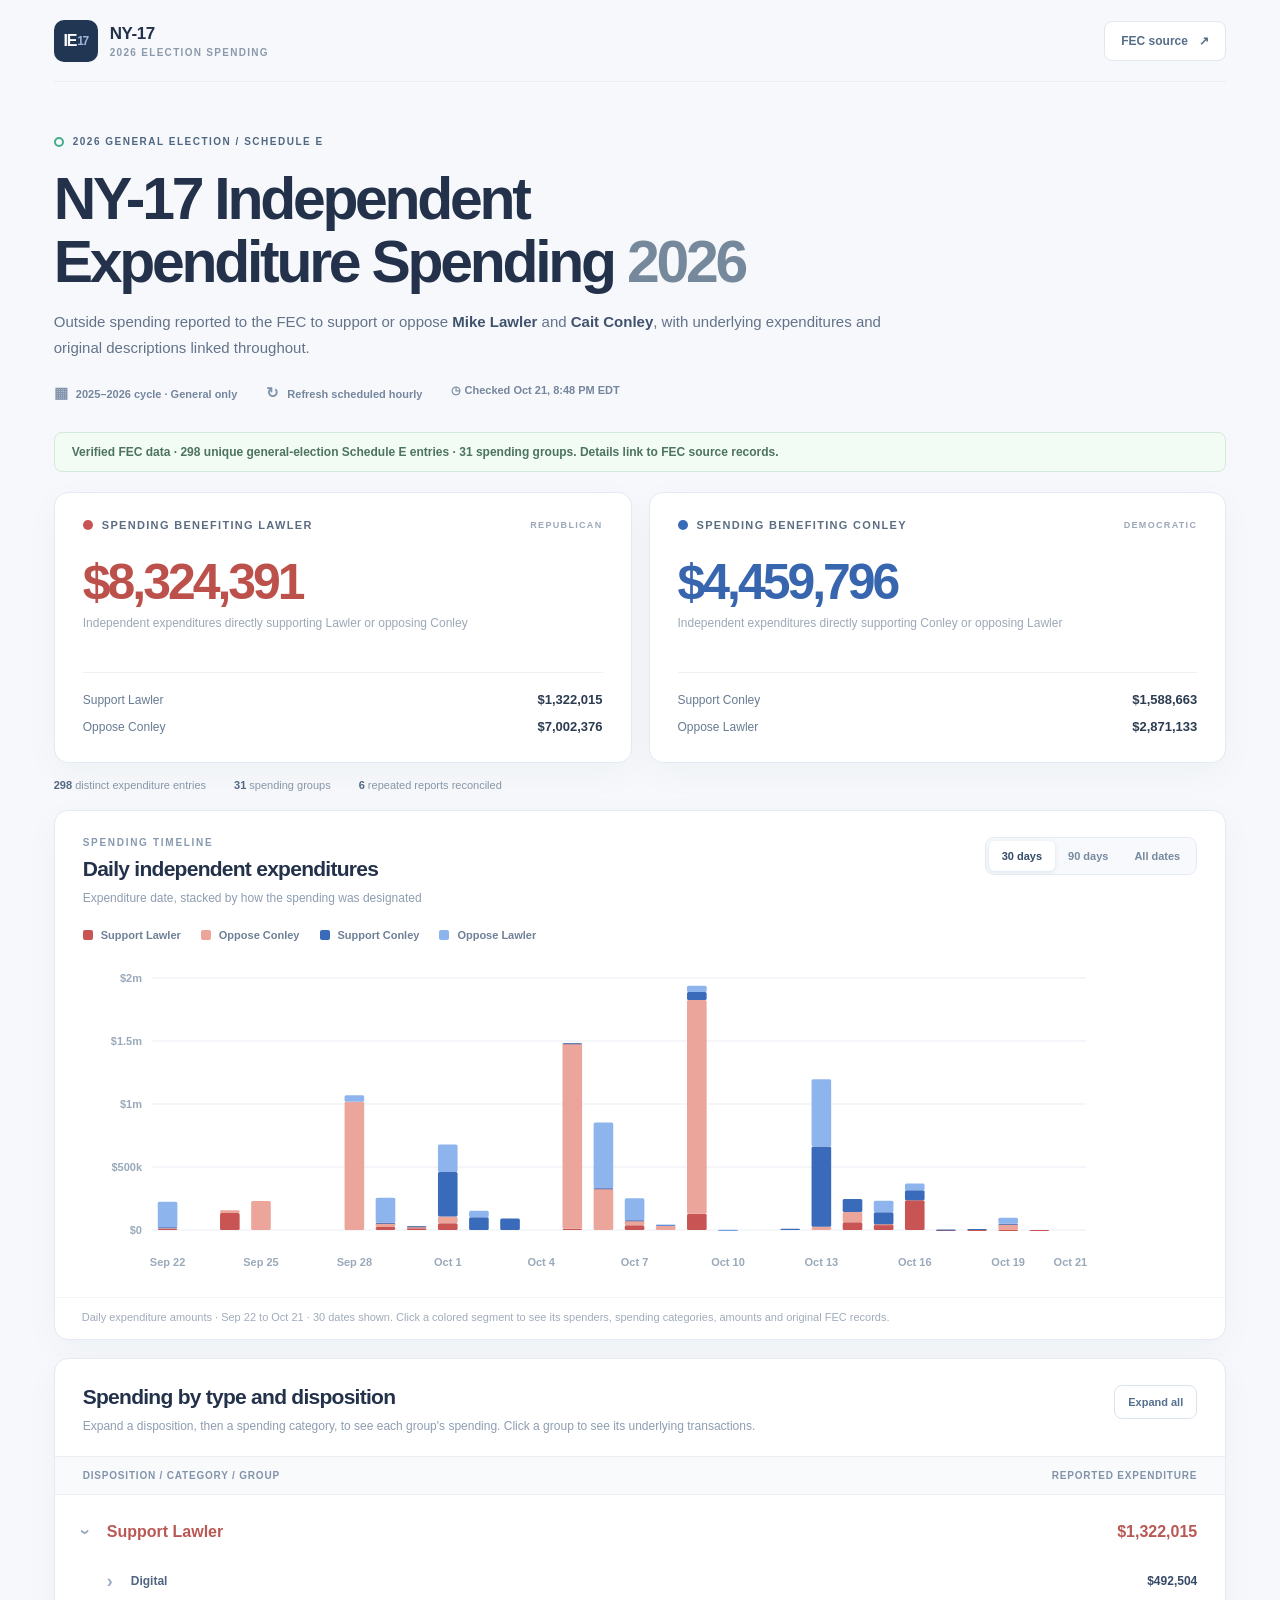
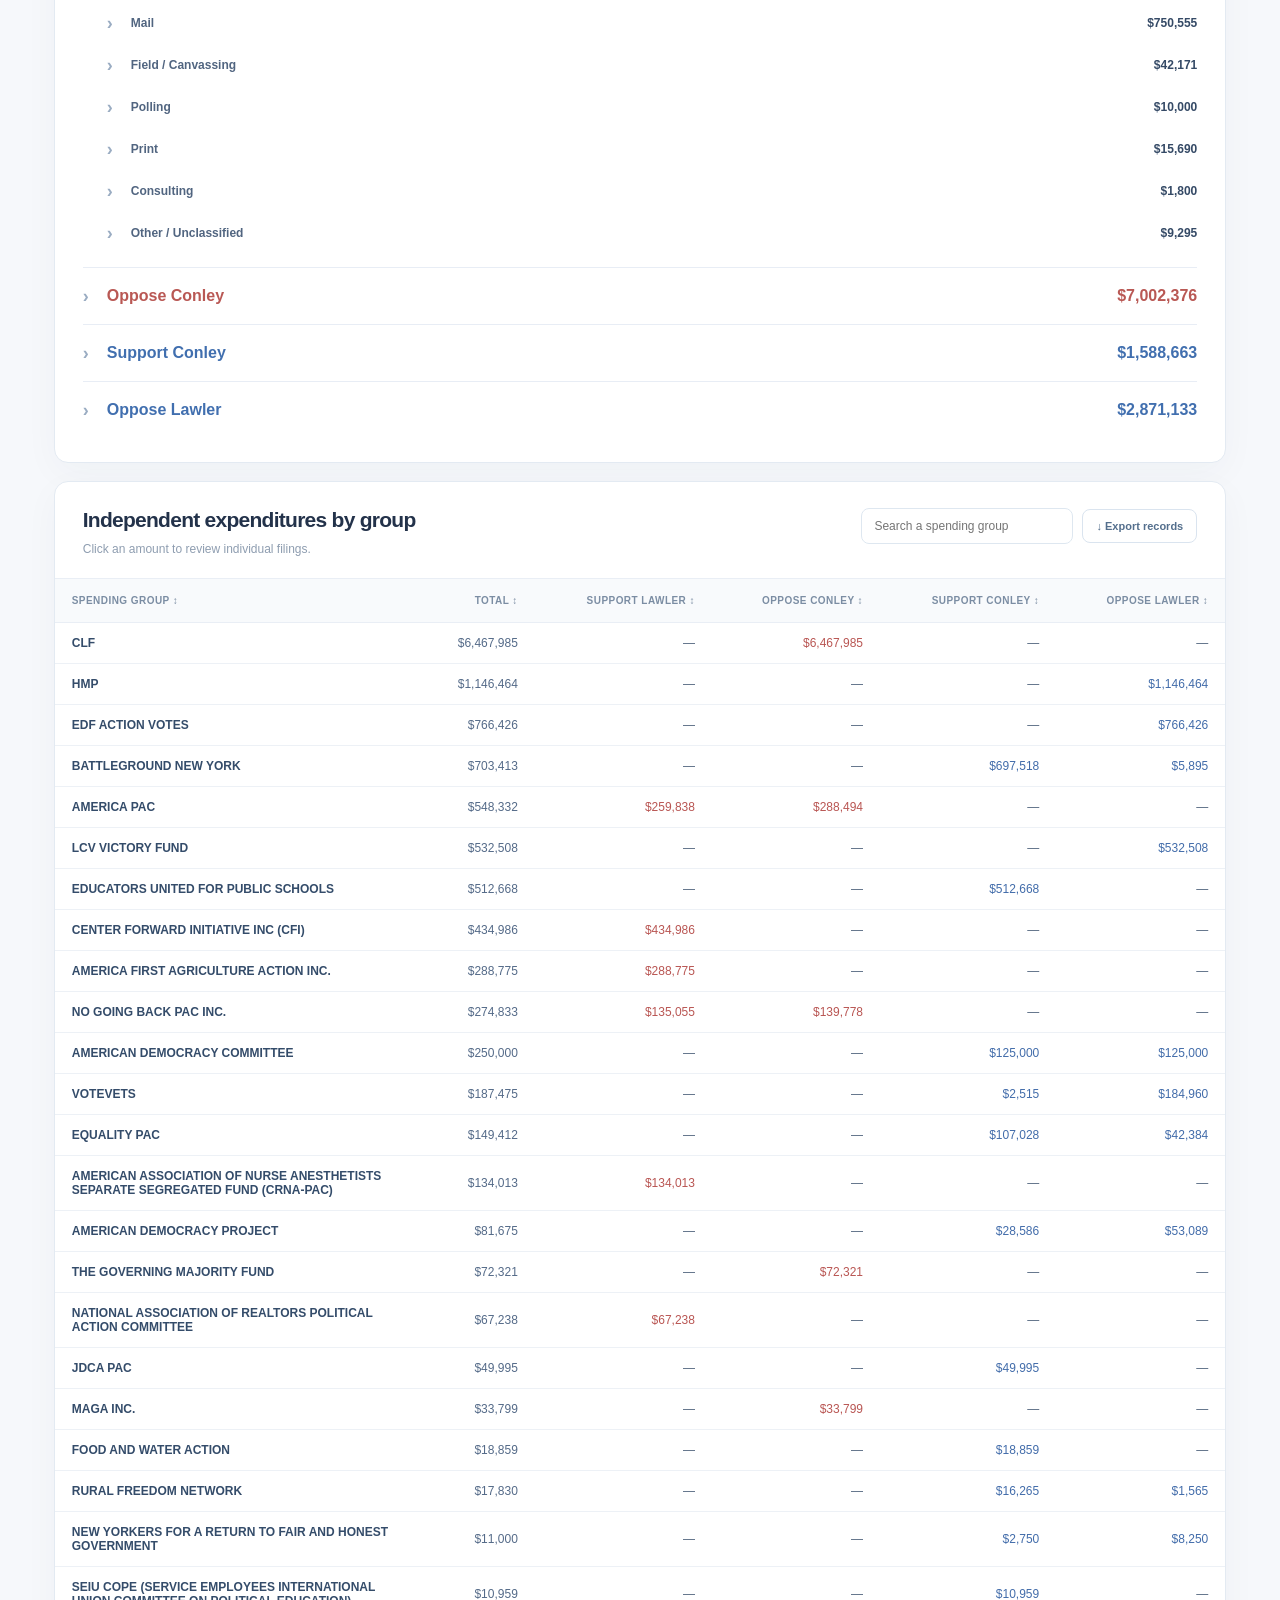
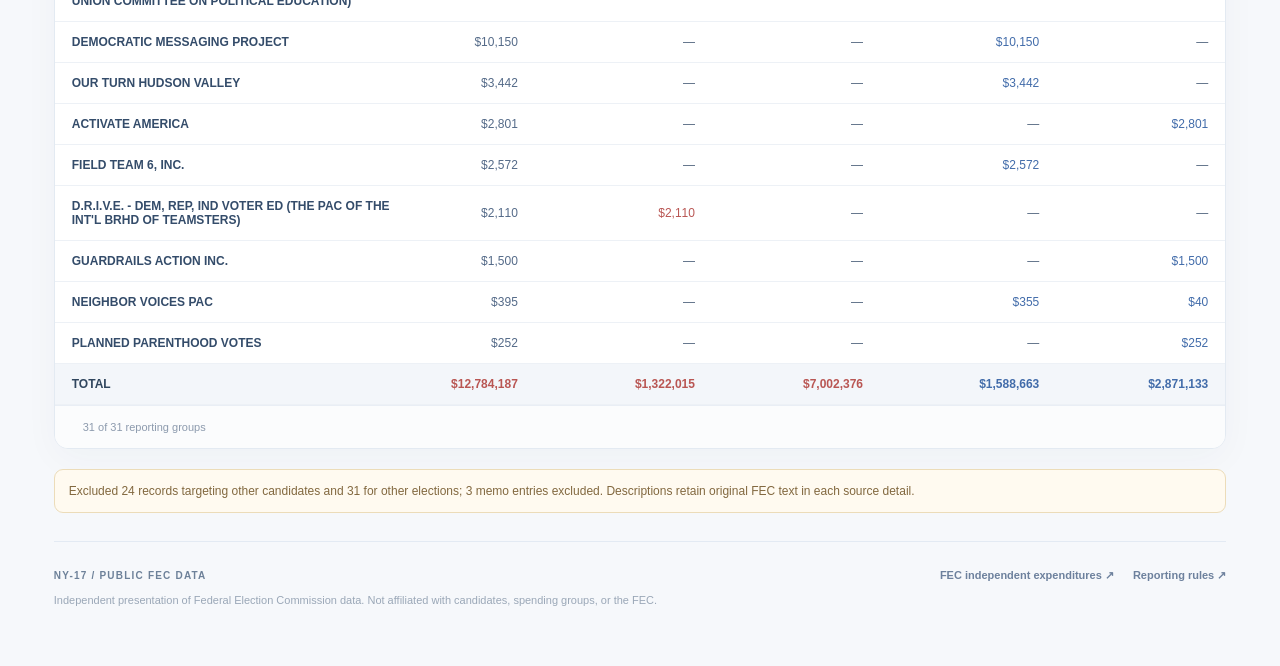
==== commit c125a655: "Finish NY-17 layout, remove race selection, and create eight additional standalone IE pages" ====
--- a/index.html
+++ b/index.html
@@ -1,34 +1,5 @@
 <!doctype html>
-<html lang="en">
-<head>
-  <meta charset="utf-8">
-  <meta name="viewport" content="width=device-width, initial-scale=1">
-  <meta name="theme-color" content="#f5f7fb">
-  <meta name="description" content="2026 general-election independent expenditure dashboards by congressional district, sourced from Federal Election Commission filings.">
-  <title>2026 Independent Expenditure Dashboards</title>
-  <link rel="stylesheet" href="./assets/styles.css?v=20261021-ny17-directory">
-</head>
-<body>
-<div class="page">
-  <header class="topbar">
-    <div class="brand"><span class="brand-symbol">IE</span><div><strong>FEC Reporting</strong><small>2026 Election Spending</small></div></div>
-    <nav aria-label="FEC information"><a href="https://www.fec.gov/data/independent-expenditures/" target="_blank" rel="noopener noreferrer">FEC data ↗</a></nav>
-  </header>
-  <main>
-    <section class="hero directory-hero">
-      <div class="eyebrow"><span class="eyebrow-circle"></span> 2026 GENERAL ELECTION · SCHEDULE E</div>
-      <h1>Independent Expenditure<br><span>Dashboards</span></h1>
-      <p>Select a congressional district for reported support and opposition spending, daily expenditure charts, spender tables, and spending-type breakdowns, with links to the original FEC records.</p>
-    </section>
-    <section aria-label="Congressional district dashboards">
-      <h2 class="directory-heading">Congressional races</h2>
-      <a class="directory-card" href="./NY-17/">
-        <div><strong>NY-17 — New York's 17th District</strong><span>Mike Lawler · Cait Conley · 2026 general election</span></div><span class="directory-card-arrow" aria-hidden="true">↗</span>
-      </a>
-      <p class="directory-caption">Additional congressional districts can be added here as separate dashboards. Reported IE amounts are third-party expenditures, not contributions to candidates.</p>
-    </section>
-  </main>
-  <footer class="footer"><div><strong>FEC INDEPENDENT EXPENDITURE DATA</strong><p>Independent presentation of publicly reported Federal Election Commission data. Not affiliated with candidates, spending groups, or the FEC.</p></div></footer>
-</div>
-</body>
-</html>
+<html lang="en"><head><meta charset="utf-8"><meta name="viewport" content="width=device-width,initial-scale=1">
+<meta http-equiv="refresh" content="0;url=./NY-17/"><meta name="robots" content="noindex">
+<title>FEC Independent Expenditures</title><script>window.location.replace("./NY-17/");</script></head>
+<body><p>Opening <a href="./NY-17/">NY-17 Independent Expenditure Reporting</a>.</p></body></html>
